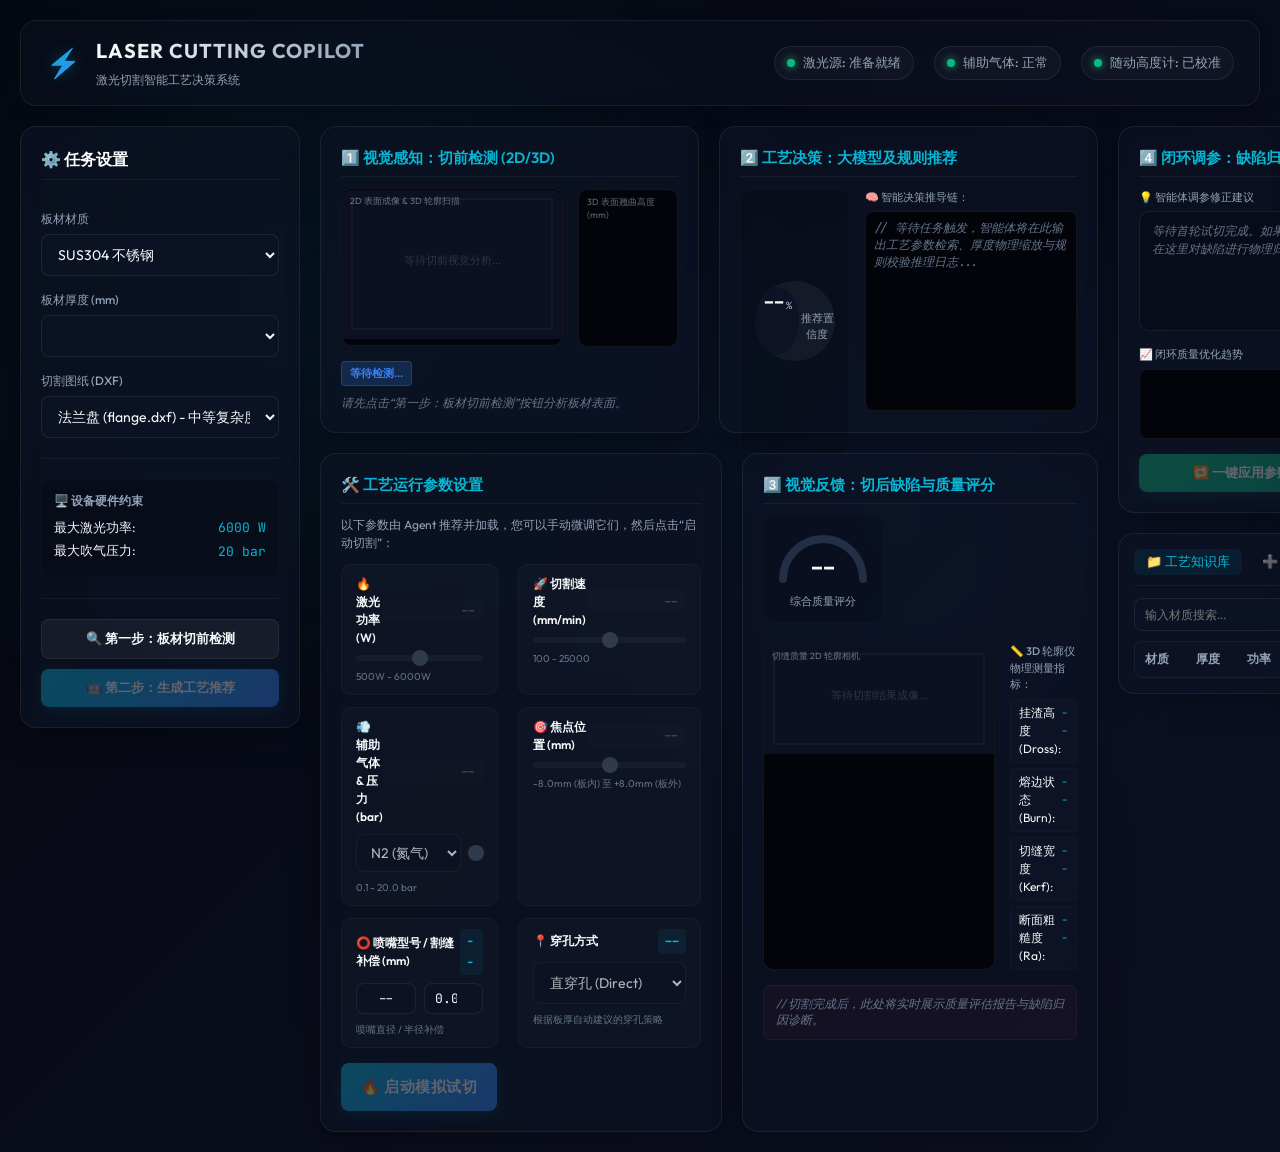
==== frontend/index.html @ 8ba4d50c "fix(ui): adjust layout for dynamic window size & update mock data" ====
<!DOCTYPE html>
<html lang="zh-CN">
<head>
    <meta charset="UTF-8">
    <meta name="viewport" content="width=device-width, initial-scale=1.0">
    <title>激光切割工艺 Copilot - 智能决策系统</title>
    <!-- Google Fonts: Outfit (UI), JetBrains Mono (Codes/Metrics) -->
    <link rel="preconnect" href="https://fonts.googleapis.com">
    <link rel="preconnect" href="https://fonts.gstatic.com" crossorigin>
    <link href="https://fonts.googleapis.com/css2?family=Outfit:wght@300;400;500;600;700&family=JetBrains+Mono:wght@400;500;600&display=swap" rel="stylesheet">
    <link rel="stylesheet" href="/frontend/style.css">
</head>
<body>
    <div class="app-container">
        <!-- TOP DECORATION GLOWS -->
        <div class="glow glow-1"></div>
        <div class="glow glow-2"></div>

        <!-- HEADER SECTION -->
        <header class="app-header">
            <div class="logo-area">
                <span class="logo-icon">⚡</span>
                <div class="logo-text">
                    <h1>LASER CUTTING COPILOT</h1>
                    <span class="logo-sub">激光切割智能工艺决策系统</span>
                </div>
            </div>
            <div class="status-bar">
                <div class="status-indicator active" id="indicator-laser">
                    <span class="dot"></span> 激光源: 准备就绪
                </div>
                <div class="status-indicator active" id="indicator-gas">
                    <span class="dot"></span> 辅助气体: 正常
                </div>
                <div class="status-indicator active" id="indicator-head">
                    <span class="dot"></span> 随动高度计: 已校准
                </div>
            </div>
        </header>

        <!-- MAIN LAYOUT -->
        <div class="main-grid">
            
            <!-- LEFT CONTROL COLUMN -->
            <section class="control-panel glass-card">
                <h2 class="section-title">⚙️ 任务设置</h2>
                
                <div class="form-group">
                    <label for="material-select">板材材质</label>
                    <select id="material-select" class="styled-select">
                        <option value="SUS304" selected>SUS304 不锈钢</option>
                        <option value="Q235">Q235 碳素钢</option>
                        <option value="Aluminum">铝合金</option>
                        <option value="Copper">紫铜</option>
                    </select>
                </div>

                <div class="form-group">
                    <label for="thickness-select">板材厚度 (mm)</label>
                    <select id="thickness-select" class="styled-select">
                        <!-- Populated by JS -->
                    </select>
                </div>

                <div class="form-group">
                    <label for="drawing-select">切割图纸 (DXF)</label>
                    <select id="drawing-select" class="styled-select">
                        <option value="flange">法兰盘 (flange.dxf) - 中等复杂度</option>
                        <option value="gear">工业齿轮 (gear.dxf) - 高密小孔</option>
                        <option value="bracket">安装支架 (bracket.dxf) - 尖角拐角</option>
                    </select>
                </div>

                <div class="control-divider"></div>

                <div class="machine-specs">
                    <h3>🖥️ 设备硬件约束</h3>
                    <div class="spec-row">
                        <span>最大激光功率:</span>
                        <span class="value">6000 W</span>
                    </div>
                    <div class="spec-row">
                        <span>最大吹气压力:</span>
                        <span class="value">20 bar</span>
                    </div>
                </div>

                <div class="control-divider"></div>

                <div class="button-group">
                    <button id="btn-precheck" class="btn btn-secondary">🔍 第一步：板材切前检测</button>
                    <button id="btn-recommend" class="btn btn-primary" disabled>🤖 第二步：生成工艺推荐</button>
                </div>
            </section>

            <!-- MIDDLE WORK AREA -->
            <div class="work-area">
                
                <!-- TOP DUAL PANELS (PRE-CHECK & PARAMETERS) -->
                <div class="dual-row">
                    
                    <!-- PRE-CUT INSPECTION CARD -->
                    <section class="glass-card panel-precheck">
                        <h2 class="panel-title">1️⃣ 视觉感知：切前检测 (2D/3D)</h2>
                        <div class="precheck-content">
                            <div class="visual-precheck-box">
                                <div class="canvas-wrapper">
                                    <span class="canvas-label">2D 表面成像 & 3D 轮廓扫描</span>
                                    <canvas id="precut-canvas" width="220" height="150"></canvas>
                                </div>
                                <div class="flatness-graph">
                                    <span class="canvas-label">3D 表面翘曲高度 (mm)</span>
                                    <div class="warp-chart-container">
                                        <svg id="warp-svg" viewBox="0 0 200 60"></svg>
                                    </div>
                                </div>
                            </div>
                            
                            <div class="inspection-results">
                                <div id="precheck-status" class="status-badge info">等待检测...</div>
                                <div id="precheck-warnings" class="warning-list">
                                    <!-- Populated by JS -->
                                    <p class="placeholder-text">请先点击“第一步：板材切前检测”按钮分析板材表面。</p>
                                </div>
                            </div>
                        </div>
                    </section>

                    <!-- SMART RECOMMENDATION CARD -->
                    <section class="glass-card panel-recommendation">
                        <h2 class="panel-title">2️⃣ 工艺决策：大模型及规则推荐</h2>
                        <div class="recommend-content">
                            <div class="confidence-badge-area">
                                <div class="circular-progress" id="conf-progress">
                                    <div class="inner-circle">
                                        <span id="conf-val">--</span>
                                        <span class="pct">%</span>
                                    </div>
                                    <span class="progress-label">推荐置信度</span>
                                </div>
                            </div>
                            
                            <div class="reasoning-box">
                                <h3>🧠 智能决策推导链：</h3>
                                <div class="log-console" id="recommendation-logs">
                                    <p class="placeholder-text">// 等待任务触发，智能体将在此输出工艺参数检索、厚度物理缩放与规则校验推理日志...</p>
                                </div>
                            </div>
                        </div>
                    </section>
                    
                </div>

                <!-- BOTTOM DUAL PANELS (PARAMETER TWEAK & POST-CUT) -->
                <div class="dual-row">
                    
                    <!-- ACTUAL & RECOMMENDED PARAMETERS CARD -->
                    <section class="glass-card panel-parameters">
                        <h2 class="panel-title">🛠️ 工艺运行参数设置</h2>
                        <p class="sub-instructions">以下参数由 Agent 推荐并加载，您可以手动微调它们，然后点击“启动切割”：</p>
                        
                        <div class="params-grid">
                            <div class="param-slider-group">
                                <div class="slider-header">
                                    <span class="label">🔥 激光功率 (W)</span>
                                    <input type="text" id="val-power" class="param-val-input" value="--" disabled>
                                </div>
                                <input type="range" id="input-power" min="500" max="6000" step="50" disabled>
                                <span class="range-limits">500W - 6000W</span>
                            </div>

                            <div class="param-slider-group">
                                <div class="slider-header">
                                    <span class="label">🚀 切割速度 (mm/min)</span>
                                    <input type="text" id="val-speed" class="param-val-input" value="--" disabled>
                                </div>
                                <input type="range" id="input-speed" min="100" max="25000" step="50" disabled>
                                <span class="range-limits">100 - 25000</span>
                            </div>

                            <div class="param-slider-group">
                                <div class="slider-header">
                                    <span class="label">💨 辅助气体 & 压力 (bar)</span>
                                    <input type="text" id="val-pressure" class="param-val-input" value="--" disabled>
                                </div>
                                <div class="gas-combo">
                                    <select id="input-gas-type" class="styled-select minified" disabled>
                                        <option value="N2">N2 (氮气)</option>
                                        <option value="O2">O2 (氧气)</option>
                                        <option value="Air">Air (空气)</option>
                                    </select>
                                    <input type="range" id="input-pressure" min="0.1" max="20.0" step="0.1" disabled>
                                </div>
                                <span class="range-limits">0.1 - 20.0 bar</span>
                            </div>

                            <div class="param-slider-group">
                                <div class="slider-header">
                                    <span class="label">🎯 焦点位置 (mm)</span>
                                    <input type="text" id="val-focus" class="param-val-input" value="--" disabled>
                                </div>
                                <input type="range" id="input-focus" min="-8.0" max="8.0" step="0.1" disabled>
                                <span class="range-limits">-8.0mm (板内) 至 +8.0mm (板外)</span>
                            </div>

                            <div class="param-slider-group">
                                <div class="slider-header">
                                    <span class="label">⭕ 喷嘴型号 / 割缝补偿 (mm)</span>
                                    <span class="value" id="val-nozzle">--</span>
                                </div>
                                <div class="nozzle-layout">
                                    <input type="text" id="input-nozzle" class="styled-input inline-box" value="--" disabled>
                                    <input type="number" id="input-compensation" class="styled-input inline-box" step="0.01" value="0.00" disabled>
                                </div>
                                <span class="range-limits">喷嘴直径 / 半径补偿</span>
                            </div>

                            <div class="param-slider-group">
                                <div class="slider-header">
                                    <span class="label">📍 穿孔方式</span>
                                    <span class="value" id="val-piercing">--</span>
                                </div>
                                <select id="input-piercing" class="styled-select full-width" disabled>
                                    <option value="direct">直穿孔 (Direct)</option>
                                    <option value="pulse">脉冲穿孔 (Pulse)</option>
                                    <option value="stage">分阶段渐进穿孔 (Stage)</option>
                                </select>
                                <span class="range-limits">根据板厚自动建议的穿孔策略</span>
                            </div>
                        </div>

                        <div class="action-row">
                            <button id="btn-cut" class="btn btn-primary btn-large btn-glow" disabled>🔥 启动模拟试切</button>
                        </div>
                    </section>

                    <!-- POST-CUT QUALITY INSPECTION CARD -->
                    <section class="glass-card panel-postcheck">
                        <h2 class="panel-title">3️⃣ 视觉反馈：切后缺陷与质量评分</h2>
                        <div class="postcheck-content">
                            
                            <!-- Score Gauge -->
                            <div class="score-card">
                                <div class="gauge-wrapper">
                                    <svg class="gauge-svg" viewBox="0 0 100 60">
                                        <path class="gauge-bg" d="M 10 50 A 40 40 0 0 1 90 50" fill="none" stroke="#222f46" stroke-width="8" stroke-linecap="round"/>
                                        <path id="gauge-fill" class="gauge-fill" d="M 10 50 A 40 40 0 0 1 90 50" fill="none" stroke="url(#gaugeGlow)" stroke-width="8" stroke-linecap="round" stroke-dasharray="126" stroke-dashoffset="126"/>
                                        <defs>
                                            <linearGradient id="gaugeGlow" x1="0%" y1="0%" x2="100%" y2="0%">
                                                <stop offset="0%" stop-color="#f43f5e" />
                                                <stop offset="55%" stop-color="#f59e0b" />
                                                <stop offset="100%" stop-color="#10b981" />
                                            </linearGradient>
                                        </defs>
                                    </svg>
                                    <div class="gauge-value" id="score-text">--</div>
                                </div>
                                <span class="gauge-title">综合质量评分</span>
                            </div>

                            <div class="quality-details-grid">
                                <div class="cut-visualization">
                                    <span class="canvas-label">切缝质量 2D 轮廓相机</span>
                                    <canvas id="postcut-canvas" width="230" height="110"></canvas>
                                </div>
                                
                                <div class="visual-features">
                                    <h3>📏 3D 轮廓仪物理测量指标：</h3>
                                    <ul class="feature-list">
                                        <li>挂渣高度 (Dross): <span class="val-lbl" id="lbl-dross">--</span></li>
                                        <li>熔边状态 (Burn): <span class="val-lbl" id="lbl-burn">--</span></li>
                                        <li>切缝宽度 (Kerf): <span class="val-lbl" id="lbl-kerf">--</span></li>
                                        <li>断面粗糙度 (Ra): <span class="val-lbl" id="lbl-rough">--</span></li>
                                    </ul>
                                </div>
                            </div>
                        </div>

                        <div class="inspection-summary" id="quality-summary-box">
                            <p class="placeholder-text">// 切割完成后，此处将实时展示质量评估报告与缺陷归因诊断。</p>
                        </div>
                    </section>
                </div>
            </div>
            
            <!-- RIGHT SIDEBAR (CLOSED-LOOP TUNING & DATABASE) -->
            <section class="right-panel">
                
                <!-- CLOSED LOOP ADVISORY CARD -->
                <div class="glass-card panel-closedloop">
                    <h2 class="panel-title">4️⃣ 闭环调参：缺陷归因与安全调优</h2>
                    
                    <div class="closedloop-body">
                        <div class="advisory-panel">
                            <h3>💡 智能体调参修正建议</h3>
                            <div class="progress-bar-container" id="llm-progress-container" style="margin: 5px 0 10px 0; display: none;">
                                <div class="progress-bar-label" id="llm-progress-label" style="font-size: 11px; color: var(--amber); margin-bottom: 4px;">大模型智能体正在进行推理诊断...</div>
                                <div class="progress-bar-track" style="height: 6px; background: rgba(255,255,255,0.05); border-radius: 3px; overflow: hidden; position: relative;">
                                    <div class="progress-bar-fill" id="llm-progress-fill" style="height: 100%; width: 0%; background: linear-gradient(90deg, var(--rose), var(--amber), var(--emerald)); transition: width 0.3s ease; border-radius: 3px;"></div>
                                </div>
                            </div>
                            <div class="advice-box" id="advice-content">
                                <p class="placeholder-text">等待首轮试切完成。如果质量评分较低，智能体将在这里对缺陷进行物理归因并提出参数修正案。</p>
                            </div>
                        </div>

                        <div class="tuning-graph-card">
                            <h3>📈 闭环质量优化趋势</h3>
                            <div class="trend-chart-container">
                                <svg id="trend-svg" viewBox="0 0 200 70"></svg>
                            </div>
                        </div>
                        
                        <div class="loop-buttons">
                            <button id="btn-apply-tune" class="btn btn-success full-width" disabled>🔁 一键应用参数修正 & 重新试切</button>
                        </div>
                    </div>
                </div>

                <!-- DATABASE CRUD CARD -->
                <div class="glass-card panel-database">
                    <div class="tab-header">
                        <button class="tab-btn active" id="tab-db-view">📁 工艺知识库</button>
                        <button class="tab-btn" id="tab-db-add">➕ 新增工艺</button>
                    </div>
                    
                    <div class="tab-body">
                        <!-- VIEW RECIPES -->
                        <div id="db-view-panel" class="tab-content active">
                            <div class="db-search">
                                <input type="text" id="db-search-input" placeholder="输入材质搜索..." class="styled-input">
                            </div>
                            <div class="db-table-wrapper">
                                <table class="db-table" id="recipes-table">
                                    <thead>
                                        <tr>
                                            <th>材质</th>
                                            <th>厚度</th>
                                            <th>功率</th>
                                            <th>速度</th>
                                            <th>气体</th>
                                            <th>焦点</th>
                                        </tr>
                                    </thead>
                                    <tbody>
                                        <!-- Populated by JS -->
                                    </tbody>
                                </table>
                            </div>
                        </div>

                        <!-- ADD RECIPE FORM -->
                        <div id="db-add-panel" class="tab-content">
                            <form id="add-recipe-form">
                                <div class="form-row">
                                    <div class="form-group half">
                                        <label>材质</label>
                                        <input type="text" id="add-material" class="styled-input" required placeholder="如 SUS316">
                                    </div>
                                    <div class="form-group half">
                                        <label>厚度 (mm)</label>
                                        <input type="number" id="add-thickness" class="styled-input" step="0.1" required placeholder="5.0">
                                    </div>
                                </div>
                                <div class="form-row">
                                    <div class="form-group half">
                                        <label>功率 (W)</label>
                                        <input type="number" id="add-power" class="styled-input" step="50" required placeholder="3000">
                                    </div>
                                    <div class="form-group half">
                                        <label>速度 (mm/min)</label>
                                        <input type="number" id="add-speed" class="styled-input" step="50" required placeholder="5000">
                                    </div>
                                </div>
                                <div class="form-row">
                                    <div class="form-group half">
                                        <label>气体</label>
                                        <select id="add-gas" class="styled-select">
                                            <option value="N2">N2 (氮气)</option>
                                            <option value="O2">O2 (氧气)</option>
                                            <option value="Air">Air (空气)</option>
                                        </select>
                                    </div>
                                    <div class="form-group half">
                                        <label>气压 (bar)</label>
                                        <input type="number" id="add-pressure" class="styled-input" step="0.1" required placeholder="14.0">
                                    </div>
                                </div>
                                <div class="form-row">
                                    <div class="form-group half">
                                        <label>焦点 (mm)</label>
                                        <input type="number" id="add-focus" class="styled-input" step="0.1" required placeholder="-1.5">
                                    </div>
                                    <div class="form-group half">
                                        <label>喷嘴 / 补偿</label>
                                        <div class="nozzle-layout mini">
                                            <input type="text" id="add-nozzle" class="styled-input" placeholder="2.0" required>
                                            <input type="number" id="add-comp" class="styled-input" step="0.01" placeholder="0.18" required>
                                        </div>
                                    </div>
                                </div>
                                <button type="submit" class="btn btn-primary full-width" style="margin-top: 10px;">💾 保存至专家工艺库</button>
                            </form>
                        </div>
                    </div>
                </div>

            </section>
        </div>
    </div>

    <!-- TOAST NOTIFICATIONS -->
    <div id="toast-container" class="toast-container"></div>

    <!-- SCRIPTS -->
    <script src="/frontend/app.js"></script>
</body>
</html>
---- frontend/style.css ----
/* ==========================================
   CSS RESET & VARIABLES
   ========================================== */
:root {
    --bg-color: #05070f;
    --bg-gradient: linear-gradient(135deg, #05070f 0%, #0c1022 100%);
    --card-bg: rgba(13, 19, 36, 0.65);
    --card-bg-hover: rgba(19, 27, 50, 0.75);
    --border-color: rgba(255, 255, 255, 0.07);
    --border-active: rgba(6, 182, 212, 0.4);
    
    /* Text Colors */
    --text-primary: #f8fafc;
    --text-secondary: #94a3b8;
    --text-muted: #64748b;
    
    /* Action Colors */
    --cyan: #06b6d4;
    --blue: #3b82f6;
    --emerald: #10b981;
    --amber: #f59e0b;
    --rose: #f43f5e;
    
    /* Font Families */
    --font-sans: 'Outfit', -apple-system, BlinkMacSystemFont, "Segoe UI", Roboto, sans-serif;
    --font-mono: 'JetBrains Mono', monospace;
    
    --transition: all 0.3s cubic-bezier(0.4, 0, 0.2, 1);
}

* {
    margin: 0;
    padding: 0;
    box-sizing: border-box;
}

body {
    background-color: var(--bg-color);
    background-image: var(--bg-gradient);
    color: var(--text-primary);
    font-family: var(--font-sans);
    min-height: 100vh;
    overflow-x: hidden;
    line-height: 1.5;
}

/* Background Glowing Orbs */
.glow {
    position: absolute;
    width: 400px;
    height: 400px;
    border-radius: 50%;
    filter: blur(150px);
    z-index: -1;
    opacity: 0.15;
    pointer-events: none;
}
.glow-1 {
    top: 10%;
    left: 10%;
    background-color: var(--cyan);
}
.glow-2 {
    bottom: 20%;
    right: 15%;
    background-color: var(--blue);
}

/* ==========================================
   LAYOUT STRUCTURE
   ========================================== */
.app-container {
    max-width: 1700px;
    margin: 0 auto;
    padding: 20px;
    display: flex;
    flex-direction: column;
    gap: 20px;
}

/* ==========================================
   HEADER SECTION
   ========================================== */
.app-header {
    display: flex;
    justify-content: space-between;
    align-items: center;
    padding: 15px 25px;
    background: rgba(13, 19, 36, 0.4);
    backdrop-filter: blur(10px);
    border: 1px solid var(--border-color);
    border-radius: 16px;
    box-shadow: 0 4px 20px rgba(0, 0, 0, 0.2);
}

.logo-area {
    display: flex;
    align-items: center;
    gap: 15px;
}
.logo-icon {
    font-size: 28px;
    background: linear-gradient(135deg, var(--cyan), var(--blue));
    -webkit-background-clip: text;
    -webkit-text-fill-color: transparent;
    filter: drop-shadow(0 0 8px rgba(6, 182, 212, 0.3));
}
.logo-text h1 {
    font-size: 20px;
    font-weight: 700;
    letter-spacing: 1px;
    background: linear-gradient(to right, #ffffff, #94a3b8);
    -webkit-background-clip: text;
    -webkit-text-fill-color: transparent;
}
.logo-sub {
    font-size: 12px;
    color: var(--text-secondary);
}

.status-bar {
    display: flex;
    gap: 20px;
}
.status-indicator {
    font-size: 13px;
    font-weight: 500;
    color: var(--text-secondary);
    display: flex;
    align-items: center;
    gap: 8px;
    background: rgba(255, 255, 255, 0.03);
    padding: 6px 12px;
    border-radius: 20px;
    border: 1px solid var(--border-color);
}
.status-indicator .dot {
    width: 8px;
    height: 8px;
    border-radius: 50%;
    background-color: var(--text-muted);
}
.status-indicator.active .dot {
    background-color: var(--emerald);
    box-shadow: 0 0 8px var(--emerald);
}
.status-indicator.warning .dot {
    background-color: var(--amber);
    box-shadow: 0 0 8px var(--amber);
}

/* ==========================================
   DASHBOARD GRID SYSTEM
   ========================================== */
.main-grid {
    display: grid;
    grid-template-columns: 320px 1fr 380px;
    gap: 20px;
    align-items: start;
}

/* ==========================================
   GLASS CARD STYLING
   ========================================== */
.glass-card {
    background: var(--card-bg);
    backdrop-filter: blur(12px);
    border: 1px solid var(--border-color);
    border-radius: 16px;
    padding: 20px;
    box-shadow: 0 8px 32px 0 rgba(0, 0, 0, 0.3);
    transition: var(--transition);
}
.glass-card:hover {
    background: var(--card-bg-hover);
    border-color: rgba(255, 255, 255, 0.1);
}

.section-title {
    font-size: 16px;
    font-weight: 600;
    margin-bottom: 15px;
    display: flex;
    align-items: center;
    gap: 8px;
    color: #fff;
    border-bottom: 1px solid rgba(255, 255, 255, 0.05);
    padding-bottom: 8px;
}

.panel-title {
    font-size: 15px;
    font-weight: 600;
    color: var(--cyan);
    margin-bottom: 12px;
    display: flex;
    align-items: center;
    border-bottom: 1px solid rgba(255, 255, 255, 0.05);
    padding-bottom: 6px;
}

/* ==========================================
   CONTROL PANEL
   ========================================== */
.control-panel {
    display: flex;
    flex-direction: column;
    gap: 15px;
}

.form-group {
    display: flex;
    flex-direction: column;
    gap: 6px;
}
.form-group label {
    font-size: 12px;
    font-weight: 500;
    color: var(--text-secondary);
}

/* Inputs & Selects styling */
.styled-select, .styled-input {
    width: 100%;
    background: rgba(13, 19, 36, 0.9);
    border: 1px solid var(--border-color);
    border-radius: 8px;
    color: var(--text-primary);
    padding: 10px 12px;
    font-family: var(--font-sans);
    font-size: 14px;
    outline: none;
    transition: var(--transition);
}
.styled-select:focus, .styled-input:focus {
    border-color: var(--cyan);
    box-shadow: 0 0 10px rgba(6, 182, 212, 0.15);
}
.styled-select.minified {
    width: 105px;
    padding: 8px 10px;
}
.styled-select.full-width {
    width: 100%;
}

.control-divider {
    height: 1px;
    background: rgba(255, 255, 255, 0.05);
    margin: 5px 0;
}

.machine-specs {
    background: rgba(0, 0, 0, 0.2);
    padding: 12px;
    border-radius: 10px;
    border: 1px solid rgba(255, 255, 255, 0.02);
}
.machine-specs h3 {
    font-size: 12px;
    color: var(--text-secondary);
    margin-bottom: 8px;
}
.spec-row {
    display: flex;
    justify-content: space-between;
    font-size: 13px;
    margin-bottom: 4px;
}
.spec-row .value {
    font-family: var(--font-mono);
    color: var(--cyan);
}

/* ==========================================
   MIDDLE WORK AREA
   ========================================== */
.work-area {
    display: flex;
    flex-direction: column;
    gap: 20px;
}

.dual-row {
    display: grid;
    grid-template-columns: 1fr 1fr;
    gap: 20px;
    align-items: stretch;
}

/* Pre-check panel */
.precheck-content {
    display: flex;
    flex-direction: column;
    gap: 15px;
}
.visual-precheck-box {
    display: flex;
    gap: 15px;
    justify-content: space-between;
}
.canvas-wrapper {
    position: relative;
    background: #02040a;
    border: 1px solid var(--border-color);
    border-radius: 10px;
    overflow: hidden;
}
.canvas-label {
    position: absolute;
    top: 5px;
    left: 8px;
    font-size: 9px;
    color: rgba(255, 255, 255, 0.4);
    pointer-events: none;
    z-index: 2;
}
.flatness-graph {
    flex: 1;
    position: relative;
    background: #02040a;
    border: 1px solid var(--border-color);
    border-radius: 10px;
    display: flex;
    flex-direction: column;
    justify-content: flex-end;
}
.warp-chart-container {
    height: 120px;
    padding: 5px;
    display: flex;
    align-items: center;
}
#warp-svg {
    width: 100%;
    height: 100%;
}

.inspection-results {
    display: flex;
    flex-direction: column;
    gap: 8px;
}
.status-badge {
    align-self: flex-start;
    font-size: 11px;
    font-weight: 600;
    padding: 3px 8px;
    border-radius: 4px;
    text-transform: uppercase;
}
.status-badge.info {
    background: rgba(59, 130, 246, 0.2);
    color: var(--blue);
    border: 1px solid rgba(59, 130, 246, 0.3);
}
.status-badge.success {
    background: rgba(16, 185, 129, 0.2);
    color: var(--emerald);
    border: 1px solid rgba(16, 185, 129, 0.3);
}
.status-badge.warning {
    background: rgba(245, 158, 11, 0.2);
    color: var(--amber);
    border: 1px solid rgba(245, 158, 11, 0.3);
}

.warning-item {
    font-size: 12px;
    background: rgba(245, 158, 11, 0.08);
    border-left: 3px solid var(--amber);
    padding: 8px;
    margin-top: 5px;
    border-radius: 0 6px 6px 0;
}
.warning-item.high {
    background: rgba(244, 63, 94, 0.08);
    border-left-color: var(--rose);
}
.warning-item.low {
    background: rgba(59, 130, 246, 0.08);
    border-left-color: var(--blue);
}
.warning-item h4 {
    font-weight: 600;
    margin-bottom: 2px;
}
.warning-item p {
    color: var(--text-secondary);
}

.placeholder-text {
    font-size: 12px;
    color: var(--text-muted);
    font-style: italic;
}

/* Smart Recommendation panel */
.recommend-content {
    display: flex;
    gap: 15px;
    align-items: stretch;
    height: 100%;
}
.confidence-badge-area {
    display: flex;
    flex-direction: column;
    justify-content: center;
    align-items: center;
    width: 110px;
    background: rgba(0, 0, 0, 0.15);
    border-radius: 12px;
    border: 1px solid rgba(255, 255, 255, 0.02);
    padding: 10px 0;
}

/* Confidence dial progress bar */
.circular-progress {
    position: relative;
    width: 80px;
    height: 80px;
    border-radius: 50%;
    background: conic-gradient(var(--cyan) 0deg, rgba(255,255,255,0.05) 0deg);
    display: flex;
    justify-content: center;
    align-items: center;
    transition: var(--transition);
}
.inner-circle {
    width: 68px;
    height: 68px;
    border-radius: 50%;
    background: #0d1324;
    display: flex;
    flex-direction: row;
    justify-content: center;
    align-items: baseline;
}
.inner-circle span {
    font-family: var(--font-mono);
    font-weight: 700;
    font-size: 20px;
}
.inner-circle .pct {
    font-size: 10px;
    color: var(--text-secondary);
}
.progress-label {
    font-size: 11px;
    color: var(--text-secondary);
    margin-top: 10px;
    text-align: center;
}

.reasoning-box {
    flex: 1;
    display: flex;
    flex-direction: column;
    gap: 6px;
}
.reasoning-box h3 {
    font-size: 11px;
    color: var(--text-secondary);
    font-weight: 500;
}
.log-console {
    background: #020409;
    border: 1px solid var(--border-color);
    border-radius: 8px;
    padding: 8px;
    font-family: var(--font-mono);
    font-size: 11px;
    color: #a7f3d0; /* emerald-200 */
    flex: 1;
    overflow-y: auto;
    max-height: 200px;
    line-height: 1.4;
}
.log-console .log-line {
    margin-bottom: 6px;
    border-bottom: 1px dashed rgba(255, 255, 255, 0.02);
    padding-bottom: 4px;
}
.log-console .log-line.warn {
    color: var(--amber);
}

/* ==========================================
   RUNNING PARAMETERS SETUP
   ========================================== */
.panel-parameters {
    display: flex;
    flex-direction: column;
}
.sub-instructions {
    font-size: 12px;
    color: var(--text-secondary);
    margin-bottom: 12px;
}

.params-grid {
    display: grid;
    grid-template-columns: 1fr 1fr;
    column-gap: 20px;
    row-gap: 12px;
    margin-bottom: 15px;
}

.param-slider-group {
    background: rgba(255, 255, 255, 0.02);
    border: 1px solid rgba(255, 255, 255, 0.03);
    border-radius: 10px;
    padding: 10px 14px;
    display: flex;
    flex-direction: column;
    gap: 8px;
}
.slider-header {
    display: flex;
    justify-content: space-between;
    align-items: center;
}
.slider-header .label {
    font-size: 12px;
    font-weight: 600;
    color: var(--text-primary);
}
.slider-header .value {
    font-family: var(--font-mono);
    color: var(--cyan);
    font-weight: 600;
    font-size: 14px;
    background: rgba(6, 182, 212, 0.08);
    padding: 2px 6px;
    border-radius: 4px;
}
.slider-header .param-val-input {
    font-family: var(--font-mono);
    color: var(--cyan);
    font-weight: 600;
    font-size: 13px;
    background: rgba(6, 182, 212, 0.08);
    padding: 2px 6px;
    border-radius: 4px;
    border: 1px solid rgba(6, 182, 212, 0.2);
    text-align: right;
    width: 100px;
    outline: none;
    transition: var(--transition);
}
.slider-header .param-val-input:focus {
    background: rgba(6, 182, 212, 0.15);
    border-color: var(--cyan);
    box-shadow: 0 0 8px rgba(6, 182, 212, 0.4);
}
.slider-header .param-val-input:disabled {
    opacity: 0.5;
    background: rgba(255, 255, 255, 0.02);
    border-color: transparent;
    color: var(--text-muted);
    cursor: not-allowed;
}

/* Native Sliders Styling */
input[type="range"] {
    -webkit-appearance: none;
    appearance: none;
    width: 100%;
    height: 6px;
    border-radius: 3px;
    background: rgba(255, 255, 255, 0.1);
    outline: none;
    transition: var(--transition);
}
input[type="range"]::-webkit-slider-thumb {
    -webkit-appearance: none;
    appearance: none;
    width: 16px;
    height: 16px;
    border-radius: 50%;
    background: var(--cyan);
    box-shadow: 0 0 8px var(--cyan);
    cursor: pointer;
    border: none;
    transition: var(--transition);
}
input[type="range"]::-webkit-slider-thumb:hover {
    transform: scale(1.2);
}
input[type="range"]:disabled {
    opacity: 0.4;
    cursor: not-allowed;
}
input[type="range"]:disabled::-webkit-slider-thumb {
    background: var(--text-muted);
    box-shadow: none;
}

.range-limits {
    display: flex;
    justify-content: space-between;
    font-size: 10px;
    color: var(--text-muted);
}

.gas-combo {
    display: flex;
    gap: 8px;
    align-items: center;
}
.gas-combo input[type="range"] {
    flex: 1;
}

.nozzle-layout {
    display: flex;
    gap: 8px;
}
.nozzle-layout .inline-box {
    flex: 1;
    padding: 6px 10px;
    font-family: var(--font-mono);
    text-align: center;
    font-size: 13px;
}

.action-row {
    margin-top: auto;
}

/* ==========================================
   POST-CUT QUALITY REPORT
   ========================================== */
.postcheck-content {
    display: flex;
    gap: 20px;
    align-items: center;
    flex-wrap: wrap;
}
.score-card {
    display: flex;
    flex-direction: column;
    align-items: center;
    width: 120px;
    background: rgba(0, 0, 0, 0.15);
    border-radius: 12px;
    border: 1px solid rgba(255, 255, 255, 0.02);
    padding: 12px 5px;
}

/* Gauge styling */
.gauge-wrapper {
    position: relative;
    width: 100px;
    height: 60px;
}
.gauge-svg {
    width: 100%;
    height: 100%;
}
.gauge-fill {
    transition: stroke-dashoffset 1s ease-out;
}
.gauge-value {
    position: absolute;
    bottom: 2px;
    left: 0;
    right: 0;
    text-align: center;
    font-family: var(--font-mono);
    font-size: 24px;
    font-weight: 700;
}
.gauge-title {
    font-size: 11px;
    color: var(--text-secondary);
    margin-top: 5px;
}

.quality-details-grid {
    flex: 1;
    display: flex;
    gap: 15px;
}
.cut-visualization {
    position: relative;
    background: #02040a;
    border: 1px solid var(--border-color);
    border-radius: 10px;
    overflow: hidden;
}
.visual-features {
    flex: 1;
    display: flex;
    flex-direction: column;
    gap: 6px;
}
.visual-features h3 {
    font-size: 11px;
    color: var(--text-secondary);
    font-weight: 500;
}
.feature-list {
    list-style: none;
    font-size: 12px;
    display: flex;
    flex-direction: column;
    gap: 5px;
}
.feature-list li {
    display: flex;
    justify-content: space-between;
    background: rgba(255, 255, 255, 0.01);
    padding: 4px 8px;
    border-radius: 4px;
    border: 1px solid rgba(255, 255, 255, 0.02);
}
.feature-list .val-lbl {
    font-family: var(--font-mono);
    color: var(--cyan);
}

.inspection-summary {
    background: rgba(244, 63, 94, 0.04);
    border: 1px solid rgba(244, 63, 94, 0.1);
    color: var(--text-primary);
    border-radius: 8px;
    padding: 10px 12px;
    margin-top: 15px;
    font-size: 12px;
    line-height: 1.4;
}
.inspection-summary.success-summary {
    background: rgba(16, 185, 129, 0.04);
    border-color: rgba(16, 185, 129, 0.1);
}

/* ==========================================
   RIGHT SIDEBAR (CLOSED-LOOP ADVISORY)
   ========================================== */
.right-panel {
    display: flex;
    flex-direction: column;
    gap: 20px;
}

.panel-closedloop {
    display: flex;
    flex-direction: column;
}
.closedloop-body {
    display: flex;
    flex-direction: column;
    gap: 15px;
}

.advisory-panel h3, .tuning-graph-card h3 {
    font-size: 11px;
    font-weight: 500;
    color: var(--text-secondary);
    margin-bottom: 6px;
}

.advice-box {
    background: rgba(0, 0, 0, 0.2);
    border: 1px solid var(--border-color);
    border-radius: 10px;
    padding: 10px 12px;
    min-height: 120px;
    max-height: 200px;
    overflow-y: auto;
    font-size: 12px;
}
.advice-item {
    margin-bottom: 12px;
    padding-bottom: 10px;
    border-bottom: 1px solid rgba(255, 255, 255, 0.03);
}
.advice-item:last-child {
    margin-bottom: 0;
    padding-bottom: 0;
    border-bottom: none;
}
.advice-item-header {
    display: flex;
    justify-content: space-between;
    margin-bottom: 4px;
    font-weight: 600;
}
.advice-item-header .param-name {
    color: var(--cyan);
}
.advice-item-header .change-badge {
    font-family: var(--font-mono);
    background: rgba(245, 158, 11, 0.15);
    color: var(--amber);
    padding: 1px 6px;
    border-radius: 4px;
    font-size: 11px;
}
.advice-item-header .change-badge.success-badge {
    background: rgba(16, 185, 129, 0.15);
    color: var(--emerald);
}
.advice-item p {
    color: var(--text-secondary);
    line-height: 1.3;
}
.advice-item-meta {
    display: flex;
    gap: 10px;
    font-size: 10px;
    color: var(--text-muted);
    margin-top: 4px;
}
.advice-item-meta .risk-badge {
    text-transform: uppercase;
}
.advice-item-meta .risk-badge.low { color: var(--emerald); }
.advice-item-meta .risk-badge.medium { color: var(--amber); }
.advice-item-meta .risk-badge.high { color: var(--rose); }

/* Trend Graph */
.trend-chart-container {
    height: 70px;
    background: #02040a;
    border: 1px solid var(--border-color);
    border-radius: 8px;
    padding: 5px;
}
#trend-svg {
    width: 100%;
    height: 100%;
}

/* ==========================================
   DATABASE MANAGEMENT TABS
   ========================================== */
.panel-database {
    padding: 15px;
}
.tab-header {
    display: flex;
    gap: 8px;
    border-bottom: 1px solid rgba(255, 255, 255, 0.05);
    padding-bottom: 10px;
    margin-bottom: 12px;
}
.tab-btn {
    background: none;
    border: none;
    color: var(--text-secondary);
    font-family: var(--font-sans);
    font-size: 13px;
    font-weight: 500;
    padding: 4px 12px;
    border-radius: 6px;
    cursor: pointer;
    transition: var(--transition);
}
.tab-btn:hover {
    color: #fff;
    background: rgba(255, 255, 255, 0.03);
}
.tab-btn.active {
    color: var(--cyan);
    background: rgba(6, 182, 212, 0.08);
}

.tab-content {
    display: none;
}
.tab-content.active {
    display: flex;
    flex-direction: column;
    gap: 10px;
}

.db-search {
    width: 100%;
}
.db-search input {
    padding: 8px 10px;
    font-size: 12px;
}

.db-table-wrapper {
    max-height: 380px;
    overflow-y: auto;
    border: 1px solid var(--border-color);
    border-radius: 8px;
    background: rgba(0, 0, 0, 0.2);
}
.db-table {
    width: 100%;
    border-collapse: collapse;
    font-size: 12px;
    text-align: left;
}
.db-table th, .db-table td {
    padding: 8px 10px;
    border-bottom: 1px solid rgba(255, 255, 255, 0.03);
}
.db-table th {
    background: rgba(13, 19, 36, 0.95);
    font-weight: 600;
    color: var(--text-secondary);
    position: sticky;
    top: 0;
    z-index: 1;
}
.db-table tr:hover td {
    background: rgba(255, 255, 255, 0.02);
    color: #fff;
}
.db-table td {
    font-family: var(--font-mono);
    color: var(--text-secondary);
}

/* Add recipe form */
#add-recipe-form {
    display: flex;
    flex-direction: column;
    gap: 8px;
}
.form-row {
    display: flex;
    gap: 8px;
}
.form-group.half {
    flex: 1;
}
.form-group.half label {
    font-size: 10px;
    margin-bottom: 2px;
}
.form-group.half input, .form-group.half select {
    padding: 6px 8px;
    font-size: 12px;
}
.nozzle-layout.mini input {
    padding: 6px 4px;
    text-align: center;
}

/* ==========================================
   BUTTONS & ACTIONS
   ========================================== */
.btn {
    border: none;
    border-radius: 8px;
    font-family: var(--font-sans);
    font-size: 13px;
    font-weight: 600;
    padding: 10px 16px;
    cursor: pointer;
    display: flex;
    align-items: center;
    justify-content: center;
    gap: 8px;
    transition: var(--transition);
}
.btn:hover:not(:disabled) {
    transform: translateY(-2px);
}
.btn:active:not(:disabled) {
    transform: translateY(0);
}
.btn:disabled {
    opacity: 0.35;
    cursor: not-allowed;
}

.btn-primary {
    background: linear-gradient(135deg, var(--cyan), var(--blue));
    color: #fff;
    box-shadow: 0 4px 15px rgba(6, 182, 212, 0.25);
}
.btn-primary:hover:not(:disabled) {
    box-shadow: 0 6px 20px rgba(6, 182, 212, 0.4);
}
.btn-glow:not(:disabled) {
    animation: buttonGlow 2s infinite alternate;
}

.btn-secondary {
    background: rgba(255, 255, 255, 0.05);
    border: 1px solid var(--border-color);
    color: var(--text-primary);
}
.btn-secondary:hover:not(:disabled) {
    background: rgba(255, 255, 255, 0.08);
}

.btn-success {
    background: linear-gradient(135deg, var(--emerald), #059669);
    color: #fff;
    box-shadow: 0 4px 15px rgba(16, 185, 129, 0.2);
}
.btn-success:hover:not(:disabled) {
    box-shadow: 0 6px 20px rgba(16, 185, 129, 0.35);
}

.full-width {
    width: 100%;
}
.btn-large {
    padding: 14px 20px;
    font-size: 15px;
    letter-spacing: 0.5px;
}

/* Animations */
@keyframes buttonGlow {
    0% {
        box-shadow: 0 4px 15px rgba(6, 182, 212, 0.2);
    }
    100% {
        box-shadow: 0 6px 25px rgba(6, 182, 212, 0.6);
        border-color: rgba(6, 182, 212, 0.8);
    }
}

/* ==========================================
   BUTTON GROUP
   ========================================== */
.button-group {
    display: flex;
    flex-direction: column;
    gap: 10px;
}

/* ==========================================
   TOAST NOTIFICATIONS
   ========================================== */
.toast-container {
    position: fixed;
    top: 20px;
    right: 20px;
    z-index: 9999;
    display: flex;
    flex-direction: column;
    gap: 10px;
    pointer-events: none;
}
.toast {
    padding: 12px 20px;
    border-radius: 10px;
    font-family: var(--font-sans);
    font-size: 13px;
    font-weight: 500;
    color: var(--text-primary);
    backdrop-filter: blur(12px);
    border: 1px solid var(--border-color);
    box-shadow: 0 8px 32px rgba(0, 0, 0, 0.4);
    pointer-events: auto;
    opacity: 0;
    transform: translateX(40px);
    transition: all 0.35s cubic-bezier(0.4, 0, 0.2, 1);
}
.toast-show {
    opacity: 1;
    transform: translateX(0);
}
.toast-hide {
    opacity: 0;
    transform: translateX(40px);
}
.toast-success {
    background: rgba(16, 185, 129, 0.15);
    border-color: rgba(16, 185, 129, 0.3);
}
.toast-error {
    background: rgba(244, 63, 94, 0.15);
    border-color: rgba(244, 63, 94, 0.3);
}
.toast-info {
    background: rgba(59, 130, 246, 0.15);
    border-color: rgba(59, 130, 246, 0.3);
}

/* ==========================================
   RESPONSIVE LAYOUT
   ========================================== */
@media (max-width: 1400px) {
    .main-grid {
        grid-template-columns: 280px 1fr 340px;
    }
}
@media (max-width: 1100px) {
    .main-grid {
        grid-template-columns: 1fr;
    }
    .dual-row {
        grid-template-columns: 1fr;
    }
    .app-header {
        flex-direction: column;
        gap: 12px;
        text-align: center;
    }
    .status-bar {
        flex-wrap: wrap;
        justify-content: center;
    }
}
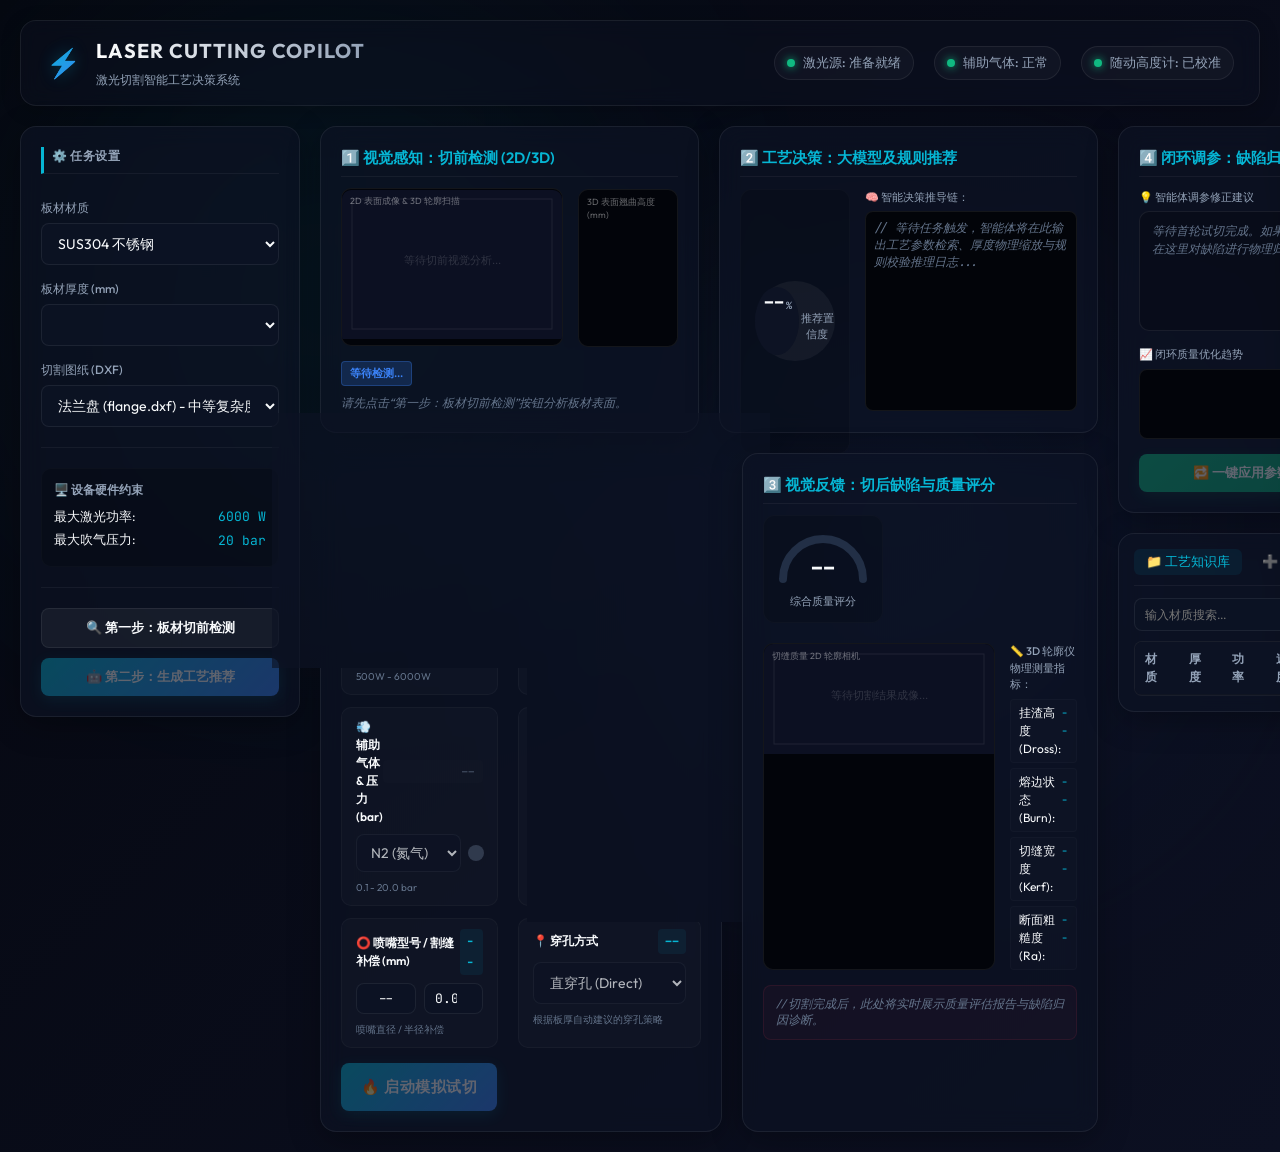
==== commit b1ea876e: "maser" ====
--- a/frontend/index.html
+++ b/frontend/index.html
@@ -340,6 +340,7 @@
                                             <th>速度</th>
                                             <th>气体</th>
                                             <th>焦点</th>
+                                            <th>详情</th>
                                         </tr>
                                     </thead>
                                     <tbody>
@@ -409,6 +410,51 @@
         </div>
     </div>
 
+    <!-- DETAIL MODAL -->
+    <div id="detail-modal" class="modal-overlay" style="display: none;">
+        <div class="modal-card glass-card">
+            <div class="modal-header">
+                <h3>📋 工艺参数详情</h3>
+                <button class="close-btn" id="close-detail-modal">&times;</button>
+            </div>
+            <div class="modal-body">
+                <div class="detail-section">
+                    <h4 class="section-title">基础配置</h4>
+                    <div class="detail-grid">
+                        <div class="detail-item"><span class="label">材质:</span><span class="value" id="detail-material">-</span></div>
+                        <div class="detail-item"><span class="label">厚度:</span><span class="value" id="detail-thickness">-</span></div>
+                        <div class="detail-item"><span class="label">喷嘴规格:</span><span class="value" id="detail-nozzle">-</span></div>
+                        <div class="detail-item"><span class="label">穿孔方式:</span><span class="value" id="detail-piercing">-</span></div>
+                    </div>
+                </div>
+                
+                <div class="detail-section">
+                    <h4 class="section-title">切割工艺参数</h4>
+                    <div class="detail-grid">
+                        <div class="detail-item"><span class="label">激光功率:</span><span class="value" id="detail-power">-</span></div>
+                        <div class="detail-item"><span class="label">切割速度:</span><span class="value" id="detail-speed">-</span></div>
+                        <div class="detail-item"><span class="label">辅助气体:</span><span class="value" id="detail-gas">-</span></div>
+                        <div class="detail-item"><span class="label">气体气压:</span><span class="value" id="detail-pressure">-</span></div>
+                        <div class="detail-item"><span class="label">焦点位置:</span><span class="value" id="detail-focus">-</span></div>
+                        <div class="detail-item"><span class="label">割缝补偿:</span><span class="value" id="detail-compensation">-</span></div>
+                    </div>
+                </div>
+                
+                <div class="detail-section">
+                    <h4 class="section-title">评估与备注</h4>
+                    <div class="detail-grid">
+                        <div class="detail-item"><span class="label">工艺品质得分:</span><span class="value" id="detail-quality">-</span></div>
+                        <div class="detail-item"><span class="label">主要缺陷类型:</span><span class="value" id="detail-defect">-</span></div>
+                    </div>
+                    <div class="detail-notes">
+                        <span class="label">工艺备注 / 名称:</span>
+                        <div class="notes-content" id="detail-note">-</div>
+                    </div>
+                </div>
+            </div>
+        </div>
+    </div>
+
     <!-- TOAST NOTIFICATIONS -->
     <div id="toast-container" class="toast-container"></div>
 
--- a/frontend/style.css
+++ b/frontend/style.css
@@ -1105,3 +1105,165 @@
         justify-content: center;
     }
 }
+
+/* ==========================================
+   DETAIL MODAL & INTERACTIVE VIEW
+   ========================================== */
+.modal-overlay {
+    position: fixed;
+    top: 0;
+    left: 0;
+    width: 100vw;
+    height: 100vh;
+    background: rgba(10, 15, 30, 0.75);
+    backdrop-filter: blur(8px);
+    display: flex;
+    justify-content: center;
+    align-items: center;
+    z-index: 10000;
+    transition: opacity 0.3s ease;
+}
+
+.modal-card {
+    width: 90%;
+    max-width: 580px;
+    background: rgba(20, 26, 45, 0.9);
+    border: 1px solid rgba(255, 255, 255, 0.08);
+    border-radius: 16px;
+    padding: 24px;
+    box-shadow: 0 20px 50px rgba(0, 0, 0, 0.5);
+    display: flex;
+    flex-direction: column;
+    gap: 16px;
+    animation: modalShow 0.3s cubic-bezier(0.16, 1, 0.3, 1);
+}
+
+@keyframes modalShow {
+    from {
+        opacity: 0;
+        transform: scale(0.95) translateY(10px);
+    }
+    to {
+        opacity: 1;
+        transform: scale(1) translateY(0);
+    }
+}
+
+.modal-header {
+    display: flex;
+    justify-content: space-between;
+    align-items: center;
+    border-bottom: 1px solid rgba(255, 255, 255, 0.05);
+    padding-bottom: 12px;
+}
+
+.modal-header h3 {
+    margin: 0;
+    font-size: 16px;
+    font-weight: 600;
+    color: var(--cyan);
+}
+
+.close-btn {
+    background: none;
+    border: none;
+    color: var(--text-secondary);
+    font-size: 24px;
+    cursor: pointer;
+    line-height: 1;
+    transition: var(--transition);
+}
+
+.close-btn:hover {
+    color: var(--red);
+}
+
+.modal-body {
+    display: flex;
+    flex-direction: column;
+    gap: 16px;
+    max-height: 70vh;
+    overflow-y: auto;
+    padding-right: 4px;
+}
+
+.detail-section {
+    background: rgba(255, 255, 255, 0.02);
+    border: 1px solid rgba(255, 255, 255, 0.03);
+    border-radius: 10px;
+    padding: 14px;
+}
+
+.section-title {
+    margin: 0 0 10px 0;
+    font-size: 12px;
+    font-weight: 600;
+    text-transform: uppercase;
+    letter-spacing: 0.5px;
+    color: var(--text-secondary);
+    border-left: 3px solid var(--cyan);
+    padding-left: 8px;
+}
+
+.detail-grid {
+    display: grid;
+    grid-template-columns: repeat(2, 1fr);
+    gap: 12px 16px;
+}
+
+.detail-item {
+    display: flex;
+    justify-content: space-between;
+    align-items: center;
+    font-size: 13px;
+}
+
+.detail-item .label {
+    color: var(--text-secondary);
+}
+
+.detail-item .value {
+    font-family: var(--font-mono);
+    color: #fff;
+    font-weight: 500;
+}
+
+.detail-notes {
+    margin-top: 12px;
+    display: flex;
+    flex-direction: column;
+    gap: 6px;
+}
+
+.detail-notes .label {
+    font-size: 11px;
+    color: var(--text-secondary);
+}
+
+.notes-content {
+    background: rgba(0, 0, 0, 0.2);
+    border: 1px solid rgba(255, 255, 255, 0.03);
+    border-radius: 6px;
+    padding: 10px;
+    font-size: 12px;
+    color: var(--text-primary);
+    line-height: 1.5;
+    word-break: break-all;
+}
+
+.btn-table-detail {
+    background: rgba(6, 182, 212, 0.1);
+    color: var(--cyan);
+    border: 1px solid rgba(6, 182, 212, 0.2);
+    padding: 3px 8px;
+    border-radius: 4px;
+    font-size: 11px;
+    font-weight: 600;
+    cursor: pointer;
+    transition: var(--transition);
+}
+
+.btn-table-detail:hover {
+    background: var(--cyan);
+    color: #fff;
+}
